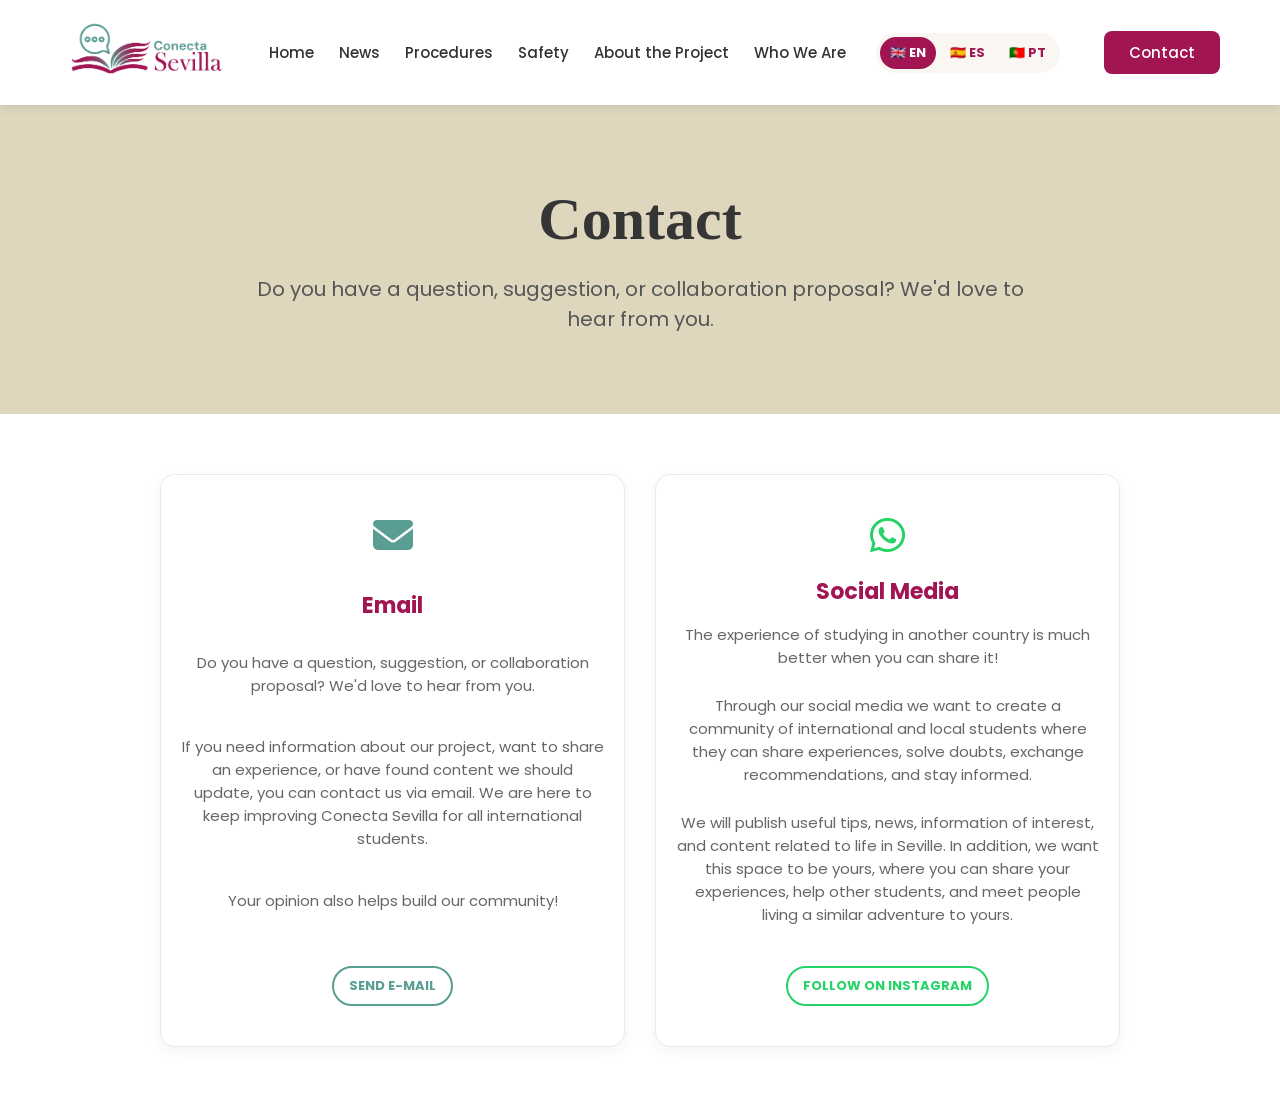
==== contacto.html @ 802c7bff "Update contacto.html" ====
<!DOCTYPE html>
<html lang="en">
<head>
    <meta charset="UTF-8">
    <meta name="viewport" content="width=device-width, initial-scale=1.0">
    <title data-i18n="cont.titulo">Contacto - Conecta Sevilla</title>
    <link rel="stylesheet" href="src/styles/style.css">
    <link rel="stylesheet" href="https://cdnjs.cloudflare.com/ajax/libs/font-awesome/6.4.0/css/all.min.css">
</head>
<body>
    <header>
        <nav id="navbar">
            <a href="index.html" class="logo-link">
                <img src="img/logo.png" alt="Conecta Sevilla" class="logo">
            </a>
            <ul id="nav_list">
                <li class="nav-item"><a href="index.html" data-i18n="nav.inicio">Inicio</a></li>
                <li class="nav-item"><a href="podcast.html" data-i18n="nav.podcast">Noticias</a></li>
                <li class="nav-item"><a href="tramites.html" data-i18n="nav.tramites">Trámites</a></li>
                <li class="nav-item"><a href="seguridad.html" data-i18n="nav.seguridad">Seguridad</a></li>
                <li class="nav-item"><a href="sobre.html" data-i18n="nav.sobre">Sobre el proyecto</a></li>
                <li class="nav-item"><a href="quienes.html" data-i18n="nav.quem">Quienes Somos</a></li>
            </ul>
            <a href="contacto.html" class="btn-principal active" data-i18n="nav.contacto">Contacto</a>
            <button id="mobile_btn"><i class="fa-solid fa-bars"></i></button>
        </nav>
        <div id="mobile_menu">
            <ul id="mobile_nav_list">
                <li class="nav-item"><a href="index.html" data-i18n="nav.inicio">Inicio</a></li>
                <li class="nav-item"><a href="podcast.html" data-i18n="nav.podcast">Noticias</a></li>
                <li class="nav-item"><a href="tramites.html" data-i18n="nav.tramites">Trámites</a></li>
                <li class="nav-item"><a href="seguridad.html" data-i18n="nav.seguridad">Seguridad</a></li>
                <li class="nav-item"><a href="sobre.html" data-i18n="nav.sobre">Sobre el proyecto</a></li>
                <li class="nav-item"><a href="quienes.html" data-i18n="nav.quem">Quienes Somos</a></li>
                <li class="nav-item"><a href="contacto.html" data-i18n="nav.contacto">Contacto</a></li>
            </ul>
        </div>
    </header>

    <section class="pagina-header">
        <h1 data-i18n="cont.titulo">Contacto</h1>
        <p data-i18n="cont.sub">¿Tienes alguna duda, sugerencia o propuesta de colaboración? Nos encantaría escucharte.</p>
    </section>

    <section class="pagina-conteudo" style="max-width: 1000px;">
        <div class="grid-cards">
            
            <!-- BLOCO DE EMAIL -->
            <a href="mailto:conectasevilla3@gmail.com" class="card-link">
                <div class="card">
                    <i class="fa-solid fa-envelope icone-card"></i>
                    <h3 data-i18n="cont.email">Correo Electrónico</h3>
                    <p data-i18n="cont.email.p1">¿Tienes alguna duda, sugerencia o propuesta de colaboración? Nos encantaría escucharte.</p>
                    <p data-i18n="cont.email.p2">Si necesitas información sobre nuestro proyecto, quieres compartir una experiencia o has encontrado algún contenido que deberíamos actualizar, puedes ponerte en contacto con nosotros a través del correo electrónico. Estamos aquí para seguir mejorando Conecta Sevilla para todos los estudiantes internacionales.</p>
                    <p data-i18n="cont.email.p3">¡Tu opinión también ayuda a construir nuestra comunidad!</p>
                    <span class="btn-card" data-i18n="cont.email.btn">Enviar E-mail</span>
                </div>
            </a>

            <!-- BLOCO DO WHATSAPP (Substituiu Spotify/YouTube) -->
            <a href="https://chat.whatsapp.com/SEU_LINK_AQUI" target="_blank" class="card-link">
                <div class="card">
                    <i class="fa-brands fa-whatsapp icone-card" style="color: #25D366;"></i>
                    <h3 data-i18n="cont.social">Nossa Comunidade</h3>
                    <p data-i18n="cont.social.p1">¡La experiencia de estudiar en otro país es mucho mejor cuando puedes compartirla!</p>
                    <p data-i18n="cont.social.p2">A través de nuestras redes sociales queremos crear una comunidad de estudiantes internacionales y locales donde compartir experiencias, resolver dudas, intercambiar recomendaciones y mantenerse informado.</p>
                    <p data-i18n="cont.social.p3">Publicaremos consejos útiles, novedades, información de interés y contenidos relacionados con la vida en Sevilla.</p>
                    <span class="btn-card" style="border-color: #25D366; color: #25D366;" data-i18n="cont.social.btn">Entrar no Grupo</span>
                </div>
            </a>

        </div>
    </section>

    <script src="src/javascript/traducoes.js"></script>
    <script src="src/javascript/script.js"></script>
</body>
</html>
---- src/styles/style.css ----
@import url('https://fonts.googleapis.com/css2?family=Poppins:wght@400;500;700&display=swap');

* {
    margin: 0;
    padding: 0;
    box-sizing: border-box;
    font-family: 'Poppins', sans-serif;
}

body {
    background-color: white;
    color: #353535;
}

header {
    background-color: #ffffff;
    box-shadow: 0 2px 10px rgba(0, 0, 0, 0.1);
    position: sticky;
    top: 0;
    z-index: 1000;
}

#navbar {
    display: flex;
    justify-content: space-between;
    align-items: center;
    padding: 20px 60px;
    max-width: 1400px;
    margin: 0 auto;
}

.logo {
    width: 180px;
    height: auto;
    display: block;
}

.logo-link {
    text-decoration: none;
}

#nav_list {
    list-style: none;
    display: flex;
    gap: 25px;
}

.nav-item a {
    text-decoration: none;
    color: #333333;
    font-weight: 500;
    font-size: 15px;
    transition: color 0.3s;
}

.nav-item a:hover {
    color: #599d93; 
}

.btn-principal {
    background-color: #a11553; 
    color: white;
    padding: 10px 25px;
    text-decoration: none;
    font-weight: 500;
    border-radius: 8px;
    font-size: 15px;
    transition: 0.3s;
}

.btn-principal:hover {
    background-color: #599d93;
}

#mobile_btn {
    display: none; 
    background: none;
    border: none;
    font-size: 24px;
    color: #a11553;
    cursor: pointer;
    z-index: 10000; /* Garante que fica clicável */
    position: relative;
}

#mobile_menu {
    display: none; 
}

.hero {
    background-color: #dfd6be; 
    display: flex;
    align-items: center;
    justify-content: space-between;
    padding: 0px 0% 0px 5%;
    min-height: 80vh;
    gap: 20px;
}

.hero-content {
    max-width: 550px;
}

.hero-content h1 {
    font-family: 'Times New Roman', Times, serif;
    font-size: 100px;
    color: #353535;
    line-height: 1.1;
    margin-bottom: 25px;
    font-weight: 700;
}

.hero-content p {
    font-size: 22px;
    color: #353535;
    line-height: 1.8;
    margin-bottom: 40px;
}

.btn-hero {
    background-color: #a11553;
    color: white;
    padding: 20px 45px;
    text-decoration: none;
    font-size: 26px;
    font-family: 'Times New Roman', Times, serif;
    border-radius: 50px;
    display: inline-flex;
    align-items: center;
    gap: 15px;
    transition: 0.3s;
}

.btn-hero:hover {
    background-color: #599d93;
    transform: scale(1.05);
}

.hero-image {
    max-width: 50%;
    display: flex;
    justify-content: flex-end; 
}

.hero-image img {
    max-width: 100%;
    height: auto;
    max-height: 1000px;
    object-fit: contain;
    -webkit-mask-image: linear-gradient(to bottom, black 80%, transparent 100%);
    mask-image: linear-gradient(to bottom, black 80%, transparent 100%);
}

.areas {
    padding: 80px 5%;
    text-align: center;
    background-color: #ffffff;
}

.areas h2 {
    font-size: 36px;
    color: #353535;
    margin-bottom: 50px;
    font-family: 'Times New Roman', Times, serif;
}

.grid-cards {
    display: grid;
    grid-template-columns: repeat(auto-fit, minmax(250px, 1fr));
    gap: 30px;
    max-width: 1200px;
    margin: 0 auto;
}

.card {
    background: #ffffff;
    border: 1px solid #eaeaea;
    border-radius: 15px;
    padding: 40px 20px;
    text-align: center;
    transition: 0.3s;
    box-shadow: 0 4px 15px rgba(0,0,0,0.05);
}

.card:hover {
    transform: translateY(-10px);
    box-shadow: 0 10px 25px rgba(161, 21, 83, 0.15);
}

.icone-card {
    font-size: 40px;
    color: #599d93;
    margin-bottom: 20px;
}

.card h3 {
    font-size: 22px;
    color: #a11553;
    margin-bottom: 15px;
}

.card p {
    color: #666;
    margin-bottom: 25px;
    font-size: 15px;
}

.btn-card {
    color: #599d93;
    text-decoration: none;
    font-weight: 700;
    text-transform: uppercase;
    font-size: 13px;
    display: inline-block;
    margin-top: 15px;
    padding: 8px 15px;
    border: 2px solid #599d93;
    border-radius: 50px;
    transition: 0.3s;
}

.card-link:hover .btn-card,
.btn-card:hover {
    background-color: #599d93;
    color: white;
}

.pagina-header {
    background-color: #dfd6be; 
    text-align: center;
    padding: 80px 20px;
}

.pagina-header h1 {
    font-family: 'Times New Roman', Times, serif;
    font-size: 60px;
    color: #353535;
    margin-bottom: 20px;
    font-weight: 700;
}

.pagina-header p {
    font-size: 20px;
    color: #555;
    max-width: 800px;
    margin: 0 auto;
}

.submenu-pagina {
    display: flex;
    justify-content: center;
    gap: 20px;
    background-color: #ffffff;
    padding: 20px;
    box-shadow: 0 4px 6px rgba(0,0,0,0.05);
    position: sticky; 
    top: 80px; 
    z-index: 100;
}

.submenu-pagina a {
    text-decoration: none;
    color: #a11553; 
    font-weight: 500;
    padding: 10px 15px;
    border-radius: 8px;
    transition: 0.3s;
}

.submenu-pagina a:hover {
    background-color: #faf7f2;
}

.bloco-conteudo {
    max-width: 900px;
    margin: 60px auto;
    padding: 0 20px;
    scroll-margin-top: 160px;
}

.bloco-conteudo h2 {
    color: #a11553;
    font-size: 32px;
    margin-bottom: 20px;
    font-family: 'Times New Roman', Times, serif;
}

.bloco-conteudo p {
    font-size: 18px;
    line-height: 1.8;
    color: #353535;
    margin-bottom: 20px;
}

.pagina-conteudo {
    max-width: 1000px;
    margin: 60px auto; 
    padding: 0 20px;   
}

.card-link {
    text-decoration: none; 
    color: inherit;       
    display: block;       
}

.card-link .card {
    height: 100%;        
    display: flex;
    flex-direction: column;
    justify-content: space-between;
    text-align: center; 
    align-items: center;
}

.coming-soon {
    text-align: center;
    max-width: 800px;
    margin: 80px auto;
    padding: 40px 20px;
    background-color: #faf7f2;
    border-radius: 20px;
    box-shadow: 0 10px 30px rgba(0,0,0,0.05);
}

.icone-grande {
    font-size: 80px;
    color: #599d93;
    margin-bottom: 30px;
    animation: float 3s ease-in-out infinite; 
}

.coming-soon h2 {
    font-family: 'Times New Roman', Times, serif;
    font-size: 40px;
    color: #353535;
    margin-bottom: 20px;
}

.coming-soon p {
    font-size: 18px;
    color: #555;
    line-height: 1.6;
    margin-bottom: 40px;
}

.botoes-acao {
    display: flex;
    justify-content: center;
    gap: 20px;
    flex-wrap: wrap;
    margin-bottom: 30px;
}

.btn-youtube, .btn-instagram {
    text-decoration: none;
    padding: 15px 30px;
    font-size: 18px;
    font-weight: bold;
    border-radius: 50px;
    transition: 0.3s;
    display: inline-flex;
    align-items: center;
    gap: 10px;
}

.btn-youtube {
    background-color: #a11553; 
    color: white;
}

.btn-youtube:hover {
    background-color: #ff0000; 
    transform: scale(1.05);
}

.btn-instagram {
    background-color: #fff;
    color: #a11553;
    border: 2px solid #a11553;
}

.btn-instagram:hover {
    background-color: #a11553;
    color: white;
    transform: scale(1.05);
}

.aviso-redes {
    color: #777 !important;
    font-size: 14px !important;
}

@keyframes float {
    0% { transform: translateY(0px); }
    50% { transform: translateY(-10px); }
    100% { transform: translateY(0px); }
}

/* ============================================================
   BOTÃO VOLTAR AO INÍCIO
   ============================================================ */
#btn-topo {
    position: fixed;
    bottom: 30px;
    right: 30px;
    width: 55px;
    height: 55px;
    border-radius: 50%;
    background-color: #a11553;
    color: white;
    border: none;
    font-size: 20px;
    cursor: pointer;
    display: flex;
    align-items: center;
    justify-content: center;
    box-shadow: 0 4px 15px rgba(161, 21, 83, 0.4);
    opacity: 0;
    visibility: hidden;
    transform: translateY(20px);
    transition: all 0.3s ease;
    z-index: 999;
}

#btn-topo.visivel {
    opacity: 1;
    visibility: visible;
    transform: translateY(0);
}

#btn-topo:hover {
    background-color: #599d93;
    transform: translateY(-3px) scale(1.05);
}

/* ============================================================
   SELETOR DE IDIOMA — DESKTOP
   ============================================================ */
#seletor-idioma,
.seletor-mobile {
    display: flex;
    gap: 4px;
    background: #faf7f2;
    border-radius: 20px;
    padding: 4px;
    align-items: center;
}

#seletor-idioma {
    margin-right: 15px;
}

.lang-btn {
    background: transparent;
    border: none;
    padding: 6px 10px;
    border-radius: 16px;
    font-size: 13px;
    font-weight: 700;
    color: #a11553;
    cursor: pointer;
    transition: 0.3s;
    font-family: 'Poppins', sans-serif;
    white-space: nowrap;
    display: inline-flex;
    align-items: center;
    gap: 4px;
}

.lang-btn:hover {
    background: rgba(161, 21, 83, 0.1);
}

.lang-btn.ativo {
    background: #a11553;
    color: white;
}

/* ============================================================
   RESPONSIVIDADE (MOBILE)
   ============================================================ */
@media screen and (max-width: 900px) {
    
    /* Menu Navbar */
    #navbar {
        padding: 15px 20px;
    }

    #nav_list, 
    #navbar .btn-principal {
        display: none; /* Esconde links e botão no topo */
    }

    #mobile_btn {
        display: block; /* Mostra o hamburguer */
    }

    /* Menu Aberto */
    #mobile_menu.active {
        display: flex;
        flex-direction: column;
        align-items: center;
        background-color: #fff;
        padding-bottom: 20px;
        box-shadow: 0 4px 6px rgba(0,0,0,0.1);
    }

    #mobile_nav_list {
        display: flex;
        flex-direction: column;
        gap: 15px;
        list-style: none;
        text-align: center;
        width: 100%;
    }
    
    #mobile_nav_list .nav-item a {
        font-size: 18px;
        display: block;
        padding: 10px;
    }

    /* Esconde o seletor do topo no mobile (para não empurrar o hamburguer) */
    #seletor-idioma {
        display: none !important; 
    }

    /* Configura o seletor DENTRO do menu hamburguer */
    .lang-mobile-item {
        margin-top: 15px;
        padding-top: 15px;
        border-top: 1px solid #dfd6be;
        width: 80%;
        display: flex;
        justify-content: center;
        margin-left: auto;
        margin-right: auto;
    }

    .seletor-mobile {
        gap: 8px;
        padding: 6px;
    }

    .seletor-mobile .lang-btn {
        font-size: 14px;
        padding: 10px 16px;
        border-radius: 20px;
    }

    /* Hero Section */
    .hero {
        flex-direction: column;
        text-align: center;
        padding: 40px 5%;
        min-height: auto; 
        gap: 30px;
    }
    
    .hero-content {
        max-width: 100%; 
    }
    
    .hero-content h1 { 
        font-size: 50px; 
        line-height: 1.1;
        margin-bottom: 15px;
    }
    
    .hero-content p { 
        font-size: 16px; 
        line-height: 1.6;
        margin-bottom: 25px;
    }
    
    .btn-hero {
        font-size: 18px; 
        padding: 15px 30px;
    }
    
    .hero-image img { 
        max-height: 350px; 
        margin-top: 20px;
    }

    /* Submenu */
    .submenu-pagina {
        justify-content: flex-start;
        overflow-x: auto;
        overflow-y: hidden;
        flex-wrap: nowrap;
        white-space: nowrap;
        padding: 15px 20px; 
        top: 70px; 
        -webkit-overflow-scrolling: touch;
        scrollbar-width: thin; 
        scrollbar-color: #a11553 #f4e9d9; 
    }

    .submenu-pagina a {
        font-size: 15px; 
        background-color: #faf7f2; 
        border: 1px solid #dfd6be; 
        border-radius: 50px;       
        padding: 8px 16px;        
        flex-shrink: 0;           
    }

    .submenu-pagina::-webkit-scrollbar {
        display: block; 
        height: 4px;
    }

    .submenu-pagina::-webkit-scrollbar-track {
        background: transparent;
    }

    .submenu-pagina::-webkit-scrollbar-thumb {
        background: #a11553; 
        border-radius: 10px;
    }

    /* Tipografia */
    .pagina-header h1 {
        font-size: 40px; 
    }

    .pagina-header p {
        font-size: 16px;
    }

    .bloco-conteudo h2 {
        font-size: 26px; 
    }

    .bloco-conteudo p {
        font-size: 16px;
    }

    /* Botão voltar ao topo */
    #btn-topo {
        bottom: 20px;
        right: 20px;
        width: 48px;
        height: 48px;
        font-size: 18px;
    }
}

.card-wrapper .btn-card:first-child:hover {
    background-color: #ff0000; 
    color: white !important;   
    border-color: #ff0000;
}

.card-wrapper .btn-card:last-child:hover {
    background-color: #1DB954;
    color: white !important;  
    border-color: #1DB954;
}
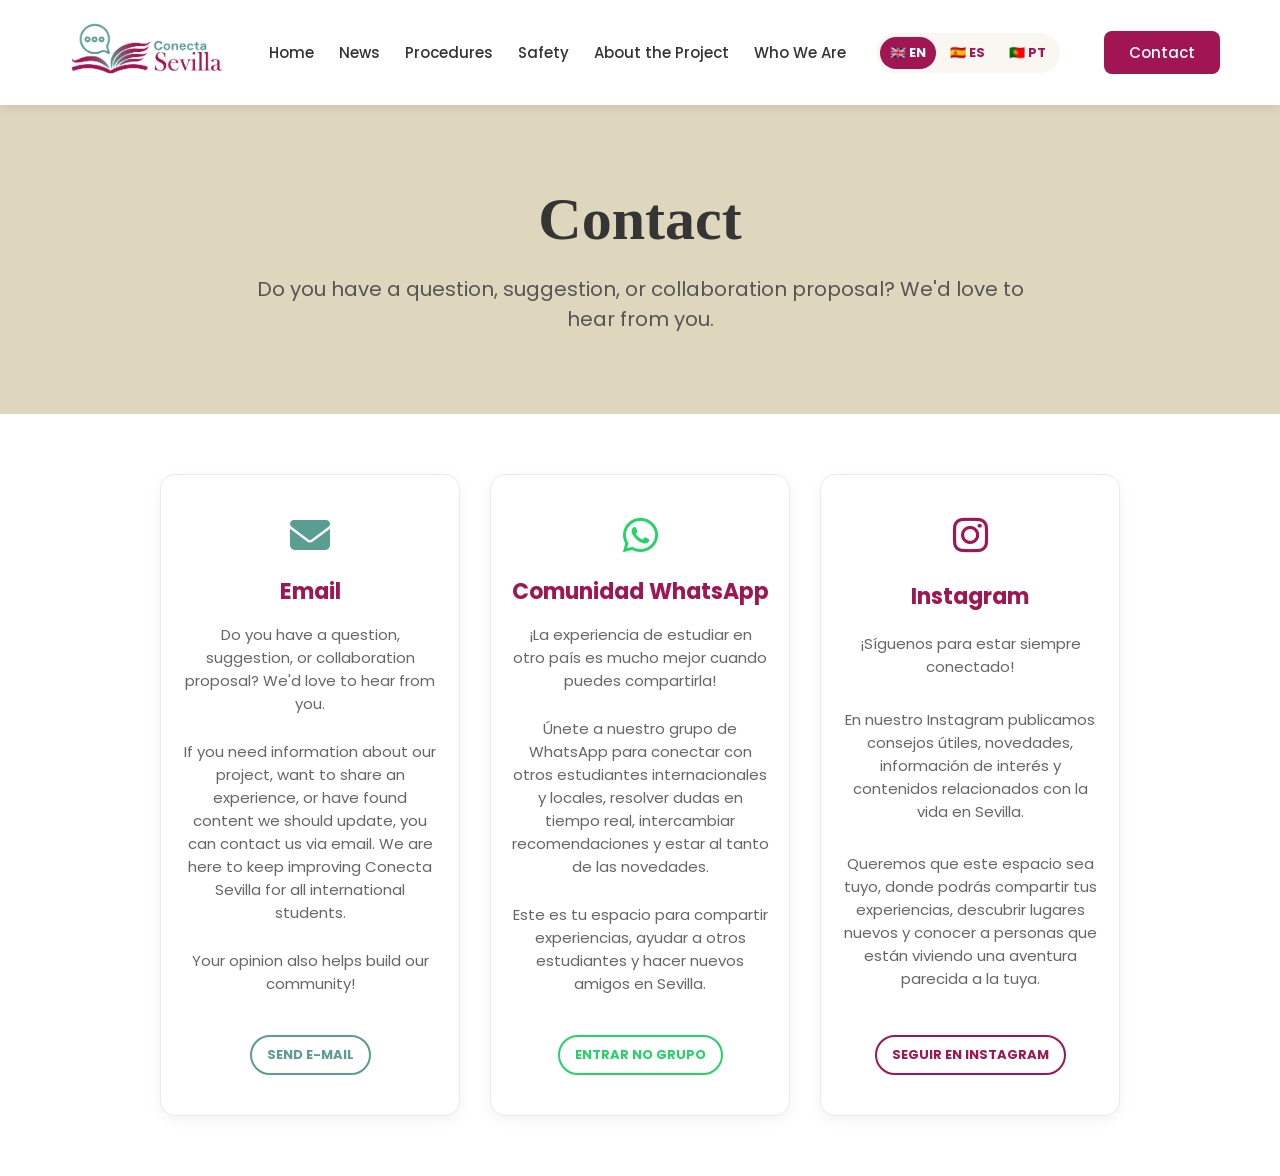
==== commit 7a8b9c28: "Update contacto.html" ====
--- a/contacto.html
+++ b/contacto.html
@@ -57,15 +57,27 @@
                 </div>
             </a>
 
-            <!-- BLOCO DO WHATSAPP (Substituiu Spotify/YouTube) -->
+            <!-- BLOCO DO WHATSAPP -->
             <a href="https://chat.whatsapp.com/SEU_LINK_AQUI" target="_blank" class="card-link">
                 <div class="card">
                     <i class="fa-brands fa-whatsapp icone-card" style="color: #25D366;"></i>
-                    <h3 data-i18n="cont.social">Nossa Comunidade</h3>
-                    <p data-i18n="cont.social.p1">¡La experiencia de estudiar en otro país es mucho mejor cuando puedes compartirla!</p>
-                    <p data-i18n="cont.social.p2">A través de nuestras redes sociales queremos crear una comunidad de estudiantes internacionales y locales donde compartir experiencias, resolver dudas, intercambiar recomendaciones y mantenerse informado.</p>
-                    <p data-i18n="cont.social.p3">Publicaremos consejos útiles, novedades, información de interés y contenidos relacionados con la vida en Sevilla.</p>
-                    <span class="btn-card" style="border-color: #25D366; color: #25D366;" data-i18n="cont.social.btn">Entrar no Grupo</span>
+                    <h3 data-i18n="cont.whatsapp">Comunidad WhatsApp</h3>
+                    <p data-i18n="cont.whatsapp.p1">¡La experiencia de estudiar en otro país es mucho mejor cuando puedes compartirla!</p>
+                    <p data-i18n="cont.whatsapp.p2">Únete a nuestro grupo de WhatsApp para conectar con otros estudiantes internacionales y locales, resolver dudas en tiempo real, intercambiar recomendaciones y estar al tanto de las novedades.</p>
+                    <p data-i18n="cont.whatsapp.p3">Este es tu espacio para compartir experiencias, ayudar a otros estudiantes y hacer nuevos amigos en Sevilla.</p>
+                    <span class="btn-card" style="border-color: #25D366; color: #25D366;" data-i18n="cont.whatsapp.btn">Entrar no Grupo</span>
+                </div>
+            </a>
+
+            <!-- BLOCO DO INSTAGRAM -->
+            <a href="https://www.instagram.com/conecta_sevilla/" target="_blank" class="card-link">
+                <div class="card">
+                    <i class="fa-brands fa-instagram icone-card" style="color: #a11553;"></i>
+                    <h3 data-i18n="cont.instagram">Instagram</h3>
+                    <p data-i18n="cont.instagram.p1">¡Síguenos para estar siempre conectado!</p>
+                    <p data-i18n="cont.instagram.p2">En nuestro Instagram publicamos consejos útiles, novedades, información de interés y contenidos relacionados con la vida en Sevilla.</p>
+                    <p data-i18n="cont.instagram.p3">Queremos que este espacio sea tuyo, donde podrás compartir tus experiencias, descubrir lugares nuevos y conocer a personas que están viviendo una aventura parecida a la tuya.</p>
+                    <span class="btn-card" style="border-color: #a11553; color: #a11553;" data-i18n="cont.instagram.btn">Seguir en Instagram</span>
                 </div>
             </a>
 
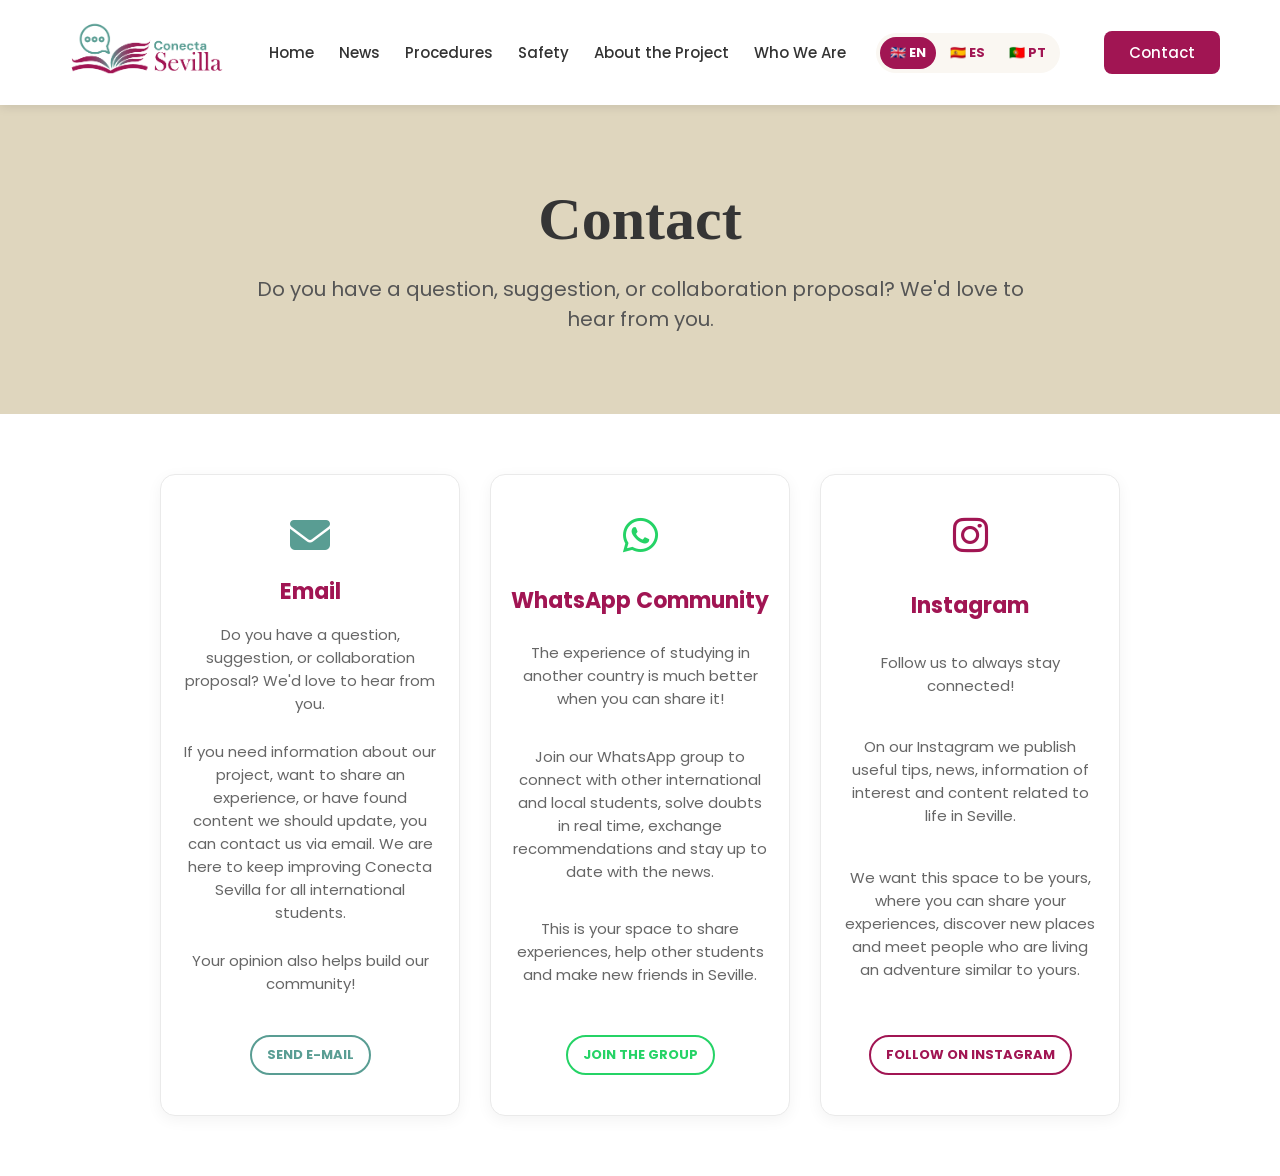
==== commit 03fc04be: "Update contacto.html" ====
--- a/contacto.html
+++ b/contacto.html
@@ -84,7 +84,8 @@
         </div>
     </section>
 
-    <script src="src/javascript/traducoes.js"></script>
-    <script src="src/javascript/script.js"></script>
+    <button id="btn-topo" aria-label="Voltar ao início"><i class="fa-solid fa-arrow-up"></i></button>
+    <script src="src/javascript/traducoes.js?v=5"></script>
+    <script src="src/javascript/script.js?v=5"></script>
 </body>
 </html>
--- a/src/styles/style.css
+++ b/src/styles/style.css
@@ -659,3 +659,40 @@
     color: white !important;  
     border-color: #1DB954;
 }
+
+/* Cor do link ativo no menu (Desktop e Mobile) */
+.nav-item a.active {
+    color: #a11553 !important;
+    font-weight: 700;
+    position: relative;
+}
+
+.nav-item a.active::after {
+    content: '';
+    position: absolute;
+    bottom: -5px;
+    left: 0;
+    width: 100%;
+    height: 2px;
+    background-color: #a11553;
+    border-radius: 2px;
+}
+
+@media screen and (max-width: 900px) {
+    .nav-item a.active::after {
+        display: none; /* Remove a linha no mobile para não ficar estranho */
+    }
+    .nav-item a.active {
+        background-color: rgba(161, 21, 83, 0.1);
+        padding: 8px 15px;
+        border-radius: 8px;
+        display: inline-block;
+        width: 80%;
+        margin: 0 auto;
+    }
+}
+#btn-topo.visivel {
+    opacity: 1 !important;
+    visibility: visible !important;
+    transform: translateY(0) !important;
+}
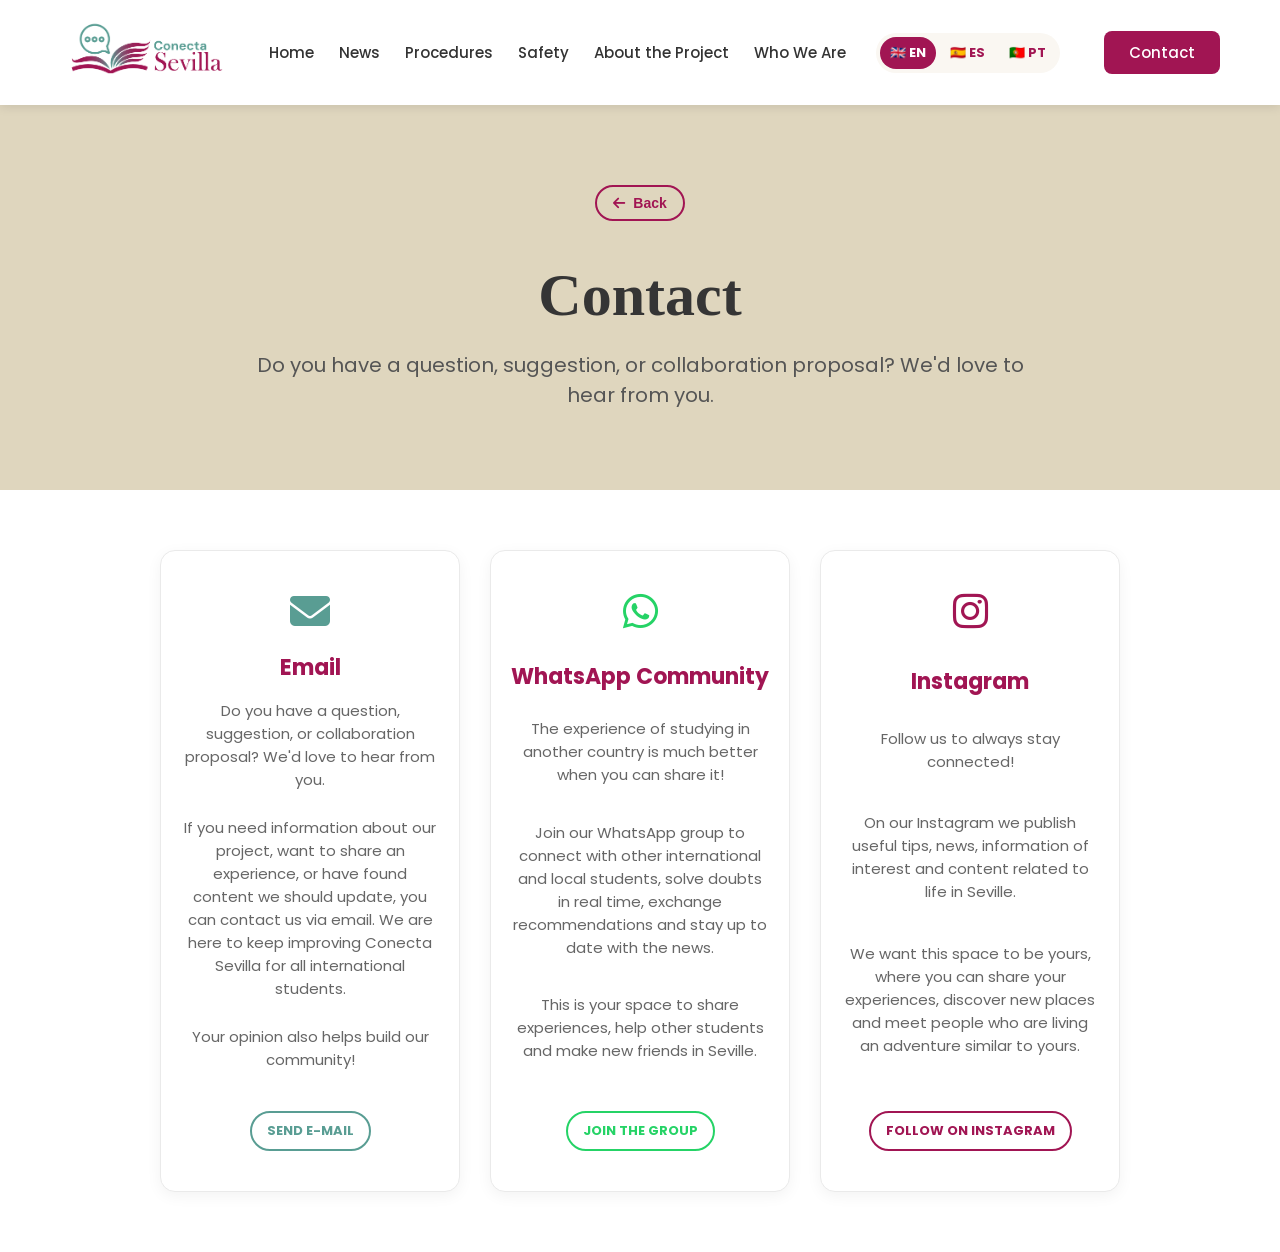
==== commit fcfe7f51: "Update contacto.html" ====
--- a/contacto.html
+++ b/contacto.html
@@ -38,6 +38,12 @@
     </header>
 
     <section class="pagina-header">
+        <div style="margin-bottom: 20px;">
+            <a href="javascript:history.back()" class="btn-voltar">
+                <i class="fa-solid fa-arrow-left"></i> <span data-i18n="nav.voltar">Voltar</span>
+            </a>
+        </div>
+        
         <h1 data-i18n="cont.titulo">Contacto</h1>
         <p data-i18n="cont.sub">¿Tienes alguna duda, sugerencia o propuesta de colaboración? Nos encantaría escucharte.</p>
     </section>
--- a/src/styles/style.css
+++ b/src/styles/style.css
@@ -696,3 +696,55 @@
     visibility: visible !important;
     transform: translateY(0) !important;
 }
+/* ============================================================
+   BOTÃO VOLTAR (Histórico)
+   ============================================================ */
+.btn-voltar {
+    display: inline-flex;
+    align-items: center;
+    gap: 8px;
+    background-color: #faf7f2;
+    color: #a11553;
+    padding: 10px 20px;
+    text-decoration: none;
+    font-weight: 600;
+    font-size: 15px;
+    border-radius: 50px;
+    border: 2px solid #a11553;
+    margin-bottom: 20px;
+    transition: 0.3s;
+    cursor: pointer;
+}
+
+.btn-voltar:hover {
+    background-color: #a11553;
+    color: white;
+}
+
+/* No mobile, ajusta o tamanho */
+@media screen and (max-width: 900px) {
+    .btn-voltar {
+        font-size: 14px;
+        padding: 8px 16px;
+    }
+}
+.btn-voltar {
+    display: inline-flex;
+    align-items: center;
+    gap: 8px;
+    background-color: transparent;
+    color: #a11553;
+    padding: 8px 16px;
+    text-decoration: none;
+    font-weight: 600;
+    font-size: 14px;
+    border-radius: 50px;
+    border: 2px solid #a11553;
+    margin-bottom: 20px;
+    transition: 0.3s;
+}
+
+.btn-voltar:hover {
+    background-color: #a11553;
+    color: white;
+}
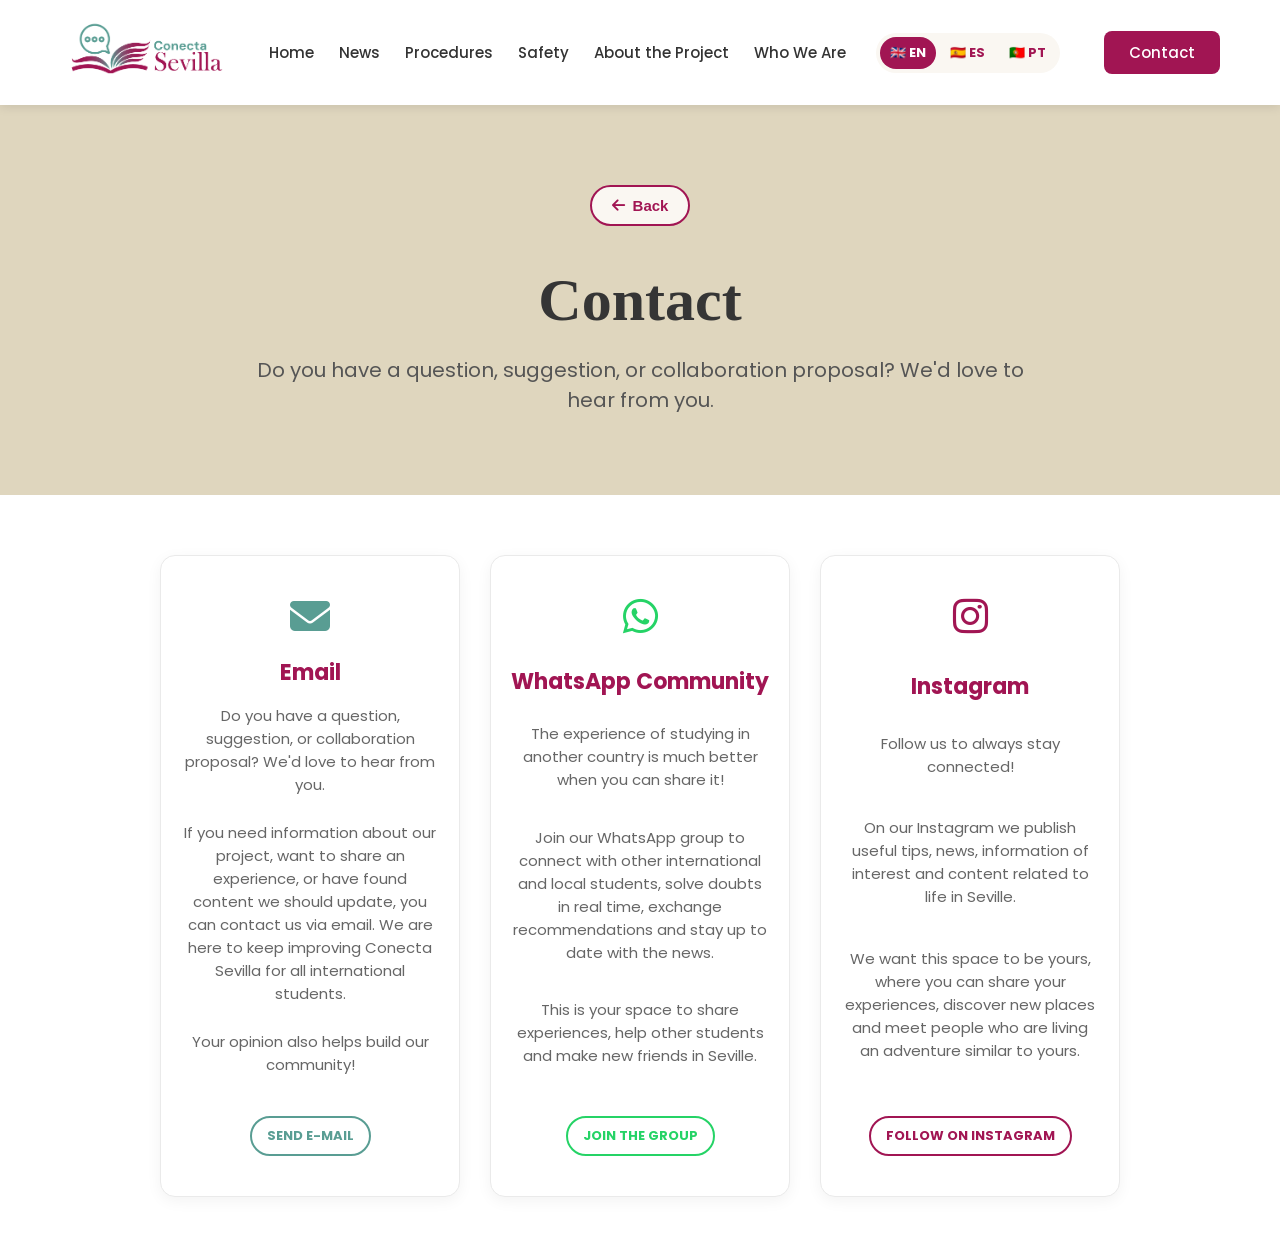
==== commit 8d4b2408: "Update contacto.html" ====
--- a/contacto.html
+++ b/contacto.html
@@ -39,9 +39,9 @@
 
     <section class="pagina-header">
         <div style="margin-bottom: 20px;">
-            <a href="javascript:history.back()" class="btn-voltar">
-                <i class="fa-solid fa-arrow-left"></i> <span data-i18n="nav.voltar">Voltar</span>
-            </a>
+<a href="#" onclick="voltarPagina(event)" class="btn-voltar">
+    <i class="fa-solid fa-arrow-left"></i> <span data-i18n="nav.voltar">Voltar</span>
+</a>
         </div>
         
         <h1 data-i18n="cont.titulo">Contacto</h1>
@@ -64,7 +64,7 @@
             </a>
 
             <!-- BLOCO DO WHATSAPP -->
-            <a href="https://chat.whatsapp.com/SEU_LINK_AQUI" target="_blank" class="card-link">
+            <a href="https://chat.whatsapp.com/JzaoQONF5RGB130r0xwHUc" target="_blank" class="card-link">
                 <div class="card">
                     <i class="fa-brands fa-whatsapp icone-card" style="color: #25D366;"></i>
                     <h3 data-i18n="cont.whatsapp">Comunidad WhatsApp</h3>
--- a/src/styles/style.css
+++ b/src/styles/style.css
@@ -680,7 +680,7 @@
 
 @media screen and (max-width: 900px) {
     .nav-item a.active::after {
-        display: none; /* Remove a linha no mobile para não ficar estranho */
+        display: none;
     }
     .nav-item a.active {
         background-color: rgba(161, 21, 83, 0.1);
@@ -691,13 +691,15 @@
         margin: 0 auto;
     }
 }
+
 #btn-topo.visivel {
     opacity: 1 !important;
     visibility: visible !important;
     transform: translateY(0) !important;
 }
+
 /* ============================================================
-   BOTÃO VOLTAR (Histórico)
+   BOTÃO VOLTAR (Histórico / Páginas Internas)
    ============================================================ */
 .btn-voltar {
     display: inline-flex;
@@ -721,30 +723,45 @@
     color: white;
 }
 
-/* No mobile, ajusta o tamanho */
 @media screen and (max-width: 900px) {
     .btn-voltar {
         font-size: 14px;
         padding: 8px 16px;
     }
 }
-.btn-voltar {
-    display: inline-flex;
-    align-items: center;
-    gap: 8px;
-    background-color: transparent;
-    color: #a11553;
-    padding: 8px 16px;
-    text-decoration: none;
+
+/* ============================================================
+   TABELA COMPARATIVA (Página de Trâmites)
+   ============================================================ */
+.tabela-responsiva {
+    overflow-x: auto;
+    margin-bottom: 20px;
+    box-shadow: 0 4px 15px rgba(0,0,0,0.05);
+    border-radius: 10px;
+}
+
+.tabela-tramites {
+    width: 100%;
+    border-collapse: collapse;
+    background-color: white;
+    min-width: 600px; /* Força rolagem no celular se a tela for pequena */
+}
+
+.tabela-tramites th,
+.tabela-tramites td {
+    padding: 15px;
+    text-align: left;
+    border-bottom: 1px solid #eaeaea;
+    font-size: 16px;
+    color: #353535;
+}
+
+.tabela-tramites th {
+    background-color: #a11553;
+    color: white;
     font-weight: 600;
-    font-size: 14px;
-    border-radius: 50px;
-    border: 2px solid #a11553;
-    margin-bottom: 20px;
-    transition: 0.3s;
-}
-
-.btn-voltar:hover {
-    background-color: #a11553;
-    color: white;
-}
+}
+
+.tabela-tramites tr:hover {
+    background-color: #faf7f2;
+}
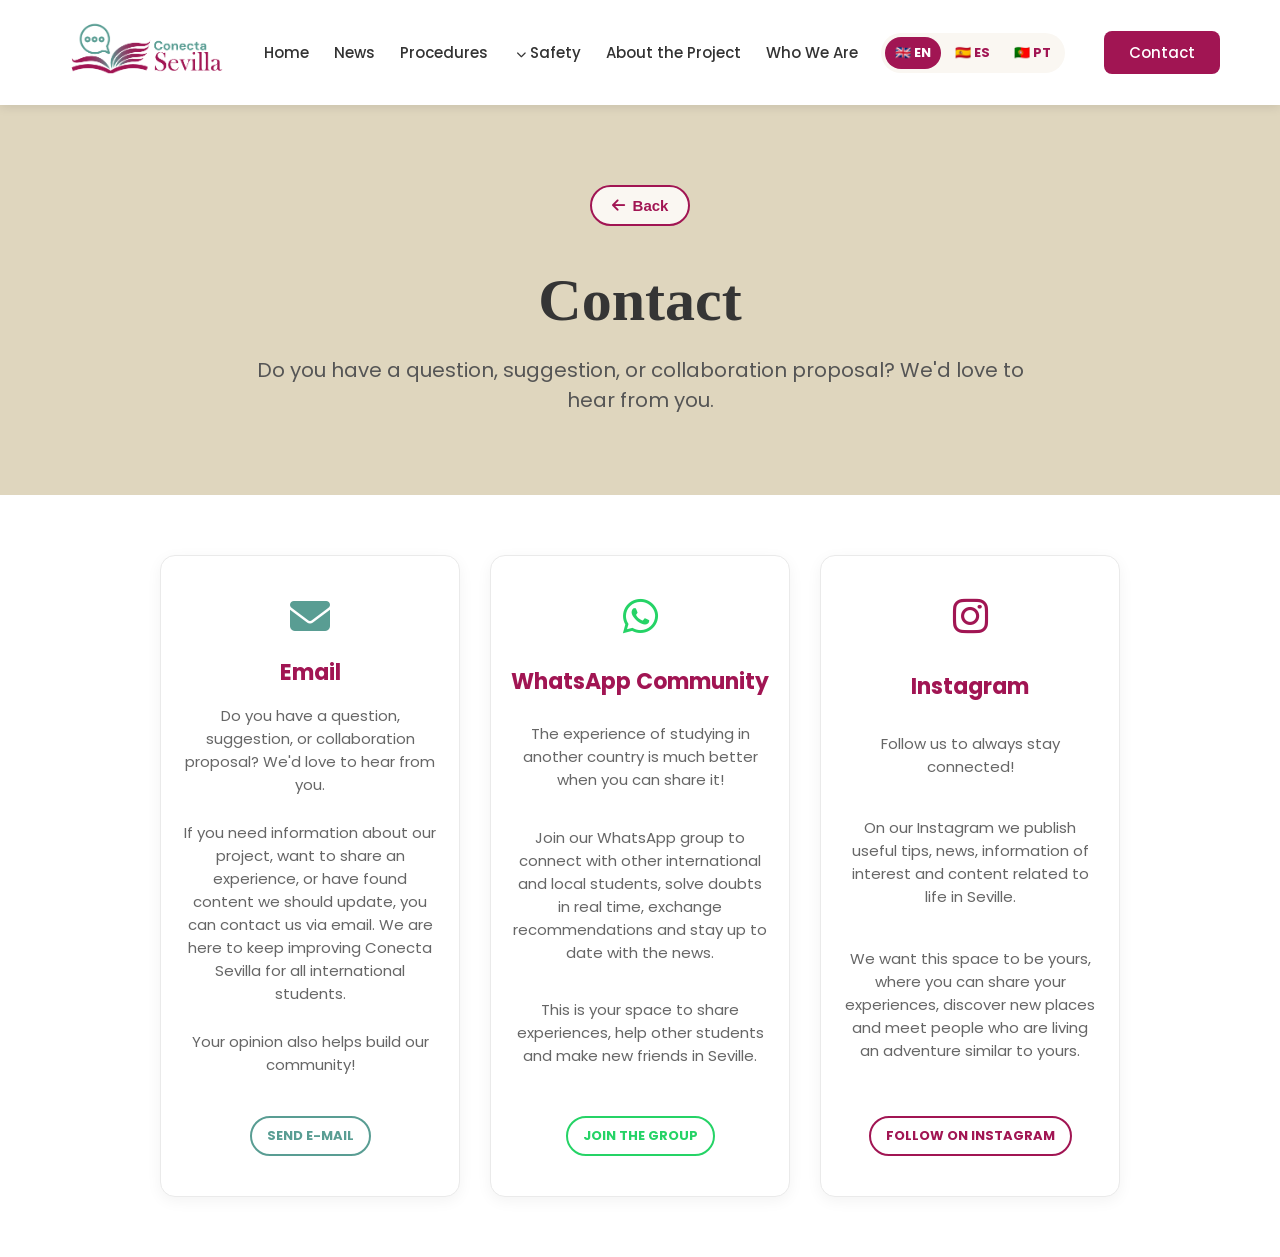
==== commit f95fd7f9: "Update contacto.html" ====
--- a/contacto.html
+++ b/contacto.html
@@ -1,6 +1,14 @@
 <!DOCTYPE html>
 <html lang="en">
 <head>
+    <!-- Google tag (gtag.js) -->
+<script async src="https://www.googletagmanager.com/gtag/js?id=G-EH28HHJZQJ"></script>
+<script>
+  window.dataLayer = window.dataLayer || [];
+  function gtag(){dataLayer.push(arguments);}
+  gtag('js', new Date());
+  gtag('config', 'G-EH28HHJZQJ'); 
+</script>
     <meta charset="UTF-8">
     <meta name="viewport" content="width=device-width, initial-scale=1.0">
     <title data-i18n="cont.titulo">Contacto - Conecta Sevilla</title>
@@ -17,7 +25,19 @@
                 <li class="nav-item"><a href="index.html" data-i18n="nav.inicio">Inicio</a></li>
                 <li class="nav-item"><a href="podcast.html" data-i18n="nav.podcast">Noticias</a></li>
                 <li class="nav-item"><a href="tramites.html" data-i18n="nav.tramites">Trámites</a></li>
-                <li class="nav-item"><a href="seguridad.html" data-i18n="nav.seguridad">Seguridad</a></li>
+                
+                                <!-- MENU SUSPENSO DE SEGURANÇA -->
+                <li class="nav-item has-submenu">
+                    <a href="seguridad.html" data-i18n="nav.seguridad">Seguridad <i class="fa-solid fa-chevron-down" style="font-size: 10px; margin-left: 3px;"></i></a>
+                    <ul class="submenu-dropdown">
+                        <li><a href="seguridad.html#emergencias" data-i18n="seg.submenu.1">Contactos de emergencia</a></li>
+                        <li><a href="seguridad.html#vida-nocturna" data-i18n="seg.submenu.2">Vida nocturna</a></li>
+                        <li><a href="seguridad.html#estafas" data-i18n="seg.submenu.3">Estafas comunes</a></li>
+                        <li><a href="seguridad.html#transporte" data-i18n="seg.submenu.4">Transporte</a></li>
+                        <li><a href="seguridad.html#ambiente" data-i18n="seg.submenu.5">Ambiente seguro</a></li>
+                    </ul>
+                </li>
+                
                 <li class="nav-item"><a href="sobre.html" data-i18n="nav.sobre">Sobre el proyecto</a></li>
                 <li class="nav-item"><a href="quienes.html" data-i18n="nav.quem">Quienes Somos</a></li>
             </ul>
@@ -29,7 +49,18 @@
                 <li class="nav-item"><a href="index.html" data-i18n="nav.inicio">Inicio</a></li>
                 <li class="nav-item"><a href="podcast.html" data-i18n="nav.podcast">Noticias</a></li>
                 <li class="nav-item"><a href="tramites.html" data-i18n="nav.tramites">Trámites</a></li>
-                <li class="nav-item"><a href="seguridad.html" data-i18n="nav.seguridad">Seguridad</a></li>
+                                <!-- MENU SUSPENSO DE SEGURANÇA -->
+                <li class="nav-item has-submenu">
+                    <a href="seguridad.html" data-i18n="nav.seguridad">Seguridad <i class="fa-solid fa-chevron-down" style="font-size: 10px; margin-left: 3px;"></i></a>
+                    <ul class="submenu-dropdown">
+                        <li><a href="seguridad.html#emergencias" data-i18n="seg.submenu.1">Contactos de emergencia</a></li>
+                        <li><a href="seguridad.html#vida-nocturna" data-i18n="seg.submenu.2">Vida nocturna</a></li>
+                        <li><a href="seguridad.html#estafas" data-i18n="seg.submenu.3">Estafas comunes</a></li>
+                        <li><a href="seguridad.html#transporte" data-i18n="seg.submenu.4">Transporte</a></li>
+                        <li><a href="seguridad.html#ambiente" data-i18n="seg.submenu.5">Ambiente seguro</a></li>
+                    </ul>
+                </li>
+                
                 <li class="nav-item"><a href="sobre.html" data-i18n="nav.sobre">Sobre el proyecto</a></li>
                 <li class="nav-item"><a href="quienes.html" data-i18n="nav.quem">Quienes Somos</a></li>
                 <li class="nav-item"><a href="contacto.html" data-i18n="nav.contacto">Contacto</a></li>
--- a/src/styles/style.css
+++ b/src/styles/style.css
@@ -738,13 +738,14 @@
     margin-bottom: 20px;
     box-shadow: 0 4px 15px rgba(0,0,0,0.05);
     border-radius: 10px;
+    -webkit-overflow-scrolling: touch; /* Rolagem suave no iOS */
 }
 
 .tabela-tramites {
     width: 100%;
     border-collapse: collapse;
     background-color: white;
-    min-width: 600px; /* Força rolagem no celular se a tela for pequena */
+    min-width: 650px; /* Força a rolagem no celular em vez de esmagar */
 }
 
 .tabela-tramites th,
@@ -754,14 +755,128 @@
     border-bottom: 1px solid #eaeaea;
     font-size: 16px;
     color: #353535;
+    vertical-align: top; /* Alinha o texto no topo da célula */
 }
 
 .tabela-tramites th {
     background-color: #a11553;
     color: white;
     font-weight: 600;
+    white-space: nowrap; /* Evita que o título da coluna quebre no meio */
 }
 
 .tabela-tramites tr:hover {
     background-color: #faf7f2;
 }
+
+/* ============================================================
+   MENU SUSPENSO (DROPDOWN) - ESTILO US
+   ============================================================ */
+.has-submenu {
+    position: relative;
+}
+
+/* A caixinha do submenu */
+.submenu-dropdown {
+    display: none;
+    position: absolute;
+    top: 100%;
+    left: 0;
+    background-color: #a11553; /* Cor vinho do seu site */
+    min-width: 250px;
+    padding: 15px 0;
+    list-style: none;
+    z-index: 1000;
+    box-shadow: 0 10px 25px rgba(0,0,0,0.2);
+    margin-top: 10px;
+    border-radius: 4px;
+}
+
+/* Pequena setinha no topo da caixa */
+.submenu-dropdown::before {
+    content: '';
+    position: absolute;
+    top: -8px;
+    left: 30px;
+    border-left: 8px solid transparent;
+    border-right: 8px solid transparent;
+    border-bottom: 8px solid #a11553;
+}
+
+/* Mostra o menu ao passar o mouse */
+.has-submenu:hover .submenu-dropdown {
+    display: block;
+    animation: fadeIn 0.2s ease-in-out;
+}
+
+/* Estilo dos itens DENTRO do submenu */
+.submenu-dropdown li {
+    margin: 0 !important;
+}
+
+.submenu-dropdown li a {
+    padding: 12px 25px !important;
+    display: block !important;
+    color: #ffffff !important; /* Texto branco */
+    font-size: 14px !important;
+    font-weight: 500 !important;
+    text-transform: uppercase; /* Letras maiúsculas como no exemplo */
+    letter-spacing: 0.5px;
+    transition: 0.2s;
+    text-decoration: none;
+}
+
+/* Efeito ao passar o mouse no link */
+.submenu-dropdown li a:hover {
+    background-color: #599d93; /* Verde do seu site */
+    color: #ffffff !important;
+    padding-left: 35px !important; /* Efeito de deslocamento */
+}
+
+/* Animação de entrada */
+@keyframes fadeIn {
+    from { opacity: 0; transform: translateY(-10px); }
+    to { opacity: 1; transform: translateY(0); }
+}
+
+/* ============================================================
+   NO MOBILE (Menu Hamburguer)
+   ============================================================ */
+@media screen and (max-width: 900px) {
+    .has-submenu {
+        display: flex;
+        flex-direction: column;
+        align-items: center;
+        width: 100%;
+    }
+    
+    .submenu-dropdown {
+        position: static;
+        display: block;
+        background-color: transparent; /* No mobile, remove o fundo vinho */
+        box-shadow: none;
+        border-top: none;
+        padding: 5px 0;
+        margin-top: 5px;
+        min-width: 100%;
+    }
+    
+    .submenu-dropdown::before { display: none; }
+    
+    .submenu-dropdown li a {
+        color: #666 !important; /* Texto escuro no mobile */
+        font-size: 14px !important;
+        padding: 8px 15px !important;
+        background-color: #faf7f2;
+        border-radius: 20px;
+        margin-bottom: 5px;
+        text-transform: none; /* Remove o maiúsculo no mobile */
+        display: inline-block !important;
+    }
+    
+    .submenu-dropdown li a:hover {
+        background-color: #faf7f2;
+        color: #a11553 !important;
+        padding-left: 15px !important;
+    }
+}
